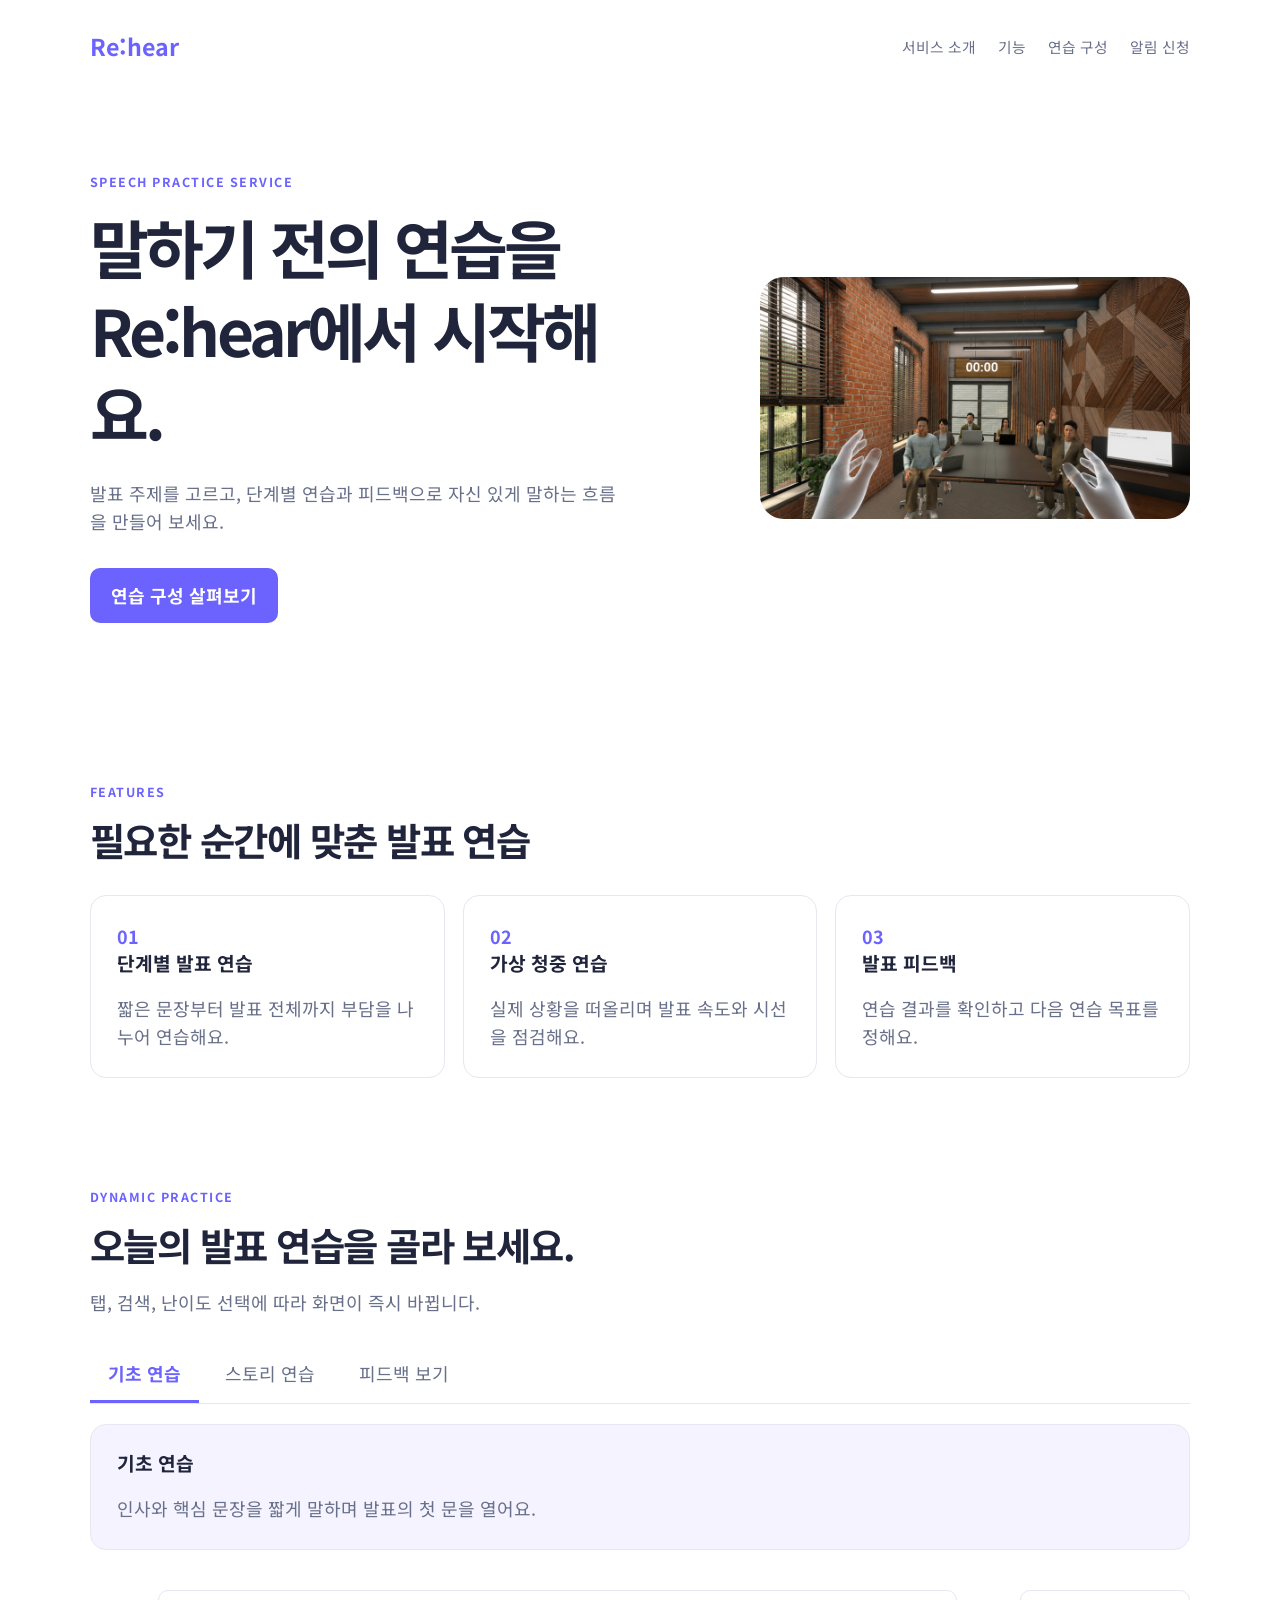
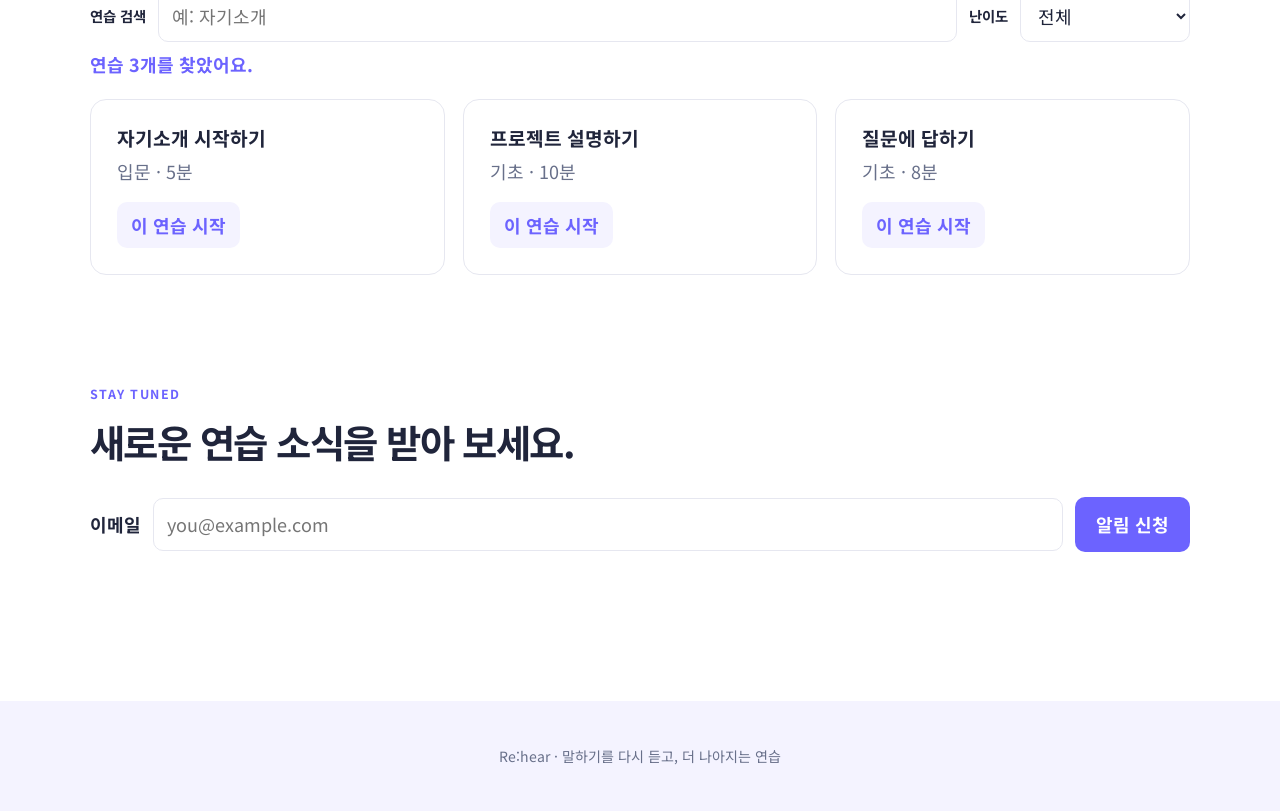
==== week6/index.html @ afe52779 "feat: complete week6 interactions and week7 practice flow" ====
<!DOCTYPE html>
<html lang="ko">
<head>
    <meta charset="UTF-8">
    <meta name="viewport" content="width=device-width, initial-scale=1.0">
    <title>Re:hear | 동적 UI</title>
    <link rel="preconnect" href="https://fonts.googleapis.com">
    <link rel="preconnect" href="https://fonts.gstatic.com" crossorigin>
    <link href="https://fonts.googleapis.com/css2?family=Noto+Sans+KR:wght@400;500;700&display=swap" rel="stylesheet">
    <link rel="stylesheet" href="style.css?v=2">
</head>
<body>
    <header class="siteHeader">
        <a class="brand" href="#about">Re:hear</a>
        <nav class="mainNav" aria-label="주요 메뉴">
            <a href="#about">서비스 소개</a>
            <a href="#features">기능</a>
            <a href="#practice">연습 구성</a>
            <a href="#subscribe">알림 신청</a>
        </nav>
    </header>

    <main>
        <section class="hero" id="about">
            <div class="heroCopy">
                <p class="eyebrow">SPEECH PRACTICE SERVICE</p>
                <h1>말하기 전의 연습을<br>Re:hear에서 시작해요.</h1>
                <p>발표 주제를 고르고, 단계별 연습과 피드백으로 자신 있게 말하는 흐름을 만들어 보세요.</p>
                <a class="primaryButton" href="#practice">연습 구성 살펴보기</a>
            </div>
            <img src="assets/images/service.png" alt="발표 연습 서비스를 사용하는 모습">
        </section>

        <section class="section" id="features">
            <div class="sectionHeading">
                <p class="eyebrow">FEATURES</p>
                <h2>필요한 순간에 맞춘 발표 연습</h2>
            </div>
            <div class="cardGrid">
                <article class="featureCard"><span>01</span><h3>단계별 발표 연습</h3><p>짧은 문장부터 발표 전체까지 부담을 나누어 연습해요.</p></article>
                <article class="featureCard"><span>02</span><h3>가상 청중 연습</h3><p>실제 상황을 떠올리며 발표 속도와 시선을 점검해요.</p></article>
                <article class="featureCard"><span>03</span><h3>발표 피드백</h3><p>연습 결과를 확인하고 다음 연습 목표를 정해요.</p></article>
            </div>
        </section>

        <section class="section practiceSection" id="practice">
            <div class="sectionHeading">
                <p class="eyebrow">DYNAMIC PRACTICE</p>
                <h2>오늘의 발표 연습을 골라 보세요.</h2>
                <p>탭, 검색, 난이도 선택에 따라 화면이 즉시 바뀝니다.</p>
            </div>
            <div class="tabList" role="tablist" aria-label="연습 유형">
                <button class="tabButton isActive" type="button" role="tab" aria-selected="true" aria-controls="tab-panel-basic" data-tab="basic">기초 연습</button>
                <button class="tabButton" type="button" role="tab" aria-selected="false" aria-controls="tab-panel-story" data-tab="story">스토리 연습</button>
                <button class="tabButton" type="button" role="tab" aria-selected="false" aria-controls="tab-panel-feedback" data-tab="feedback">피드백 보기</button>
            </div>
            <div class="tabPanels">
                <div class="tabPanel isVisible" id="tab-panel-basic" role="tabpanel" data-panel="basic"><h3>기초 연습</h3><p>인사와 핵심 문장을 짧게 말하며 발표의 첫 문을 열어요.</p></div>
                <div class="tabPanel" id="tab-panel-story" role="tabpanel" data-panel="story" hidden><h3>스토리 연습</h3><p>도입·전개·마무리를 연결해 발표 내용을 자연스럽게 구성해요.</p></div>
                <div class="tabPanel" id="tab-panel-feedback" role="tabpanel" data-panel="feedback" hidden><h3>피드백 보기</h3><p>지난 연습의 속도와 전달력을 돌아보고 다음 목표를 정해요.</p></div>
            </div>
            <div class="practiceControls">
                <label for="topicSearch">연습 검색</label>
                <input id="topicSearch" type="search" placeholder="예: 자기소개" autocomplete="off">
                <label for="difficultyFilter">난이도</label>
                <select id="difficultyFilter">
                    <option value="all">전체</option>
                    <option value="beginner">입문</option>
                    <option value="intermediate">기초</option>
                </select>
            </div>
            <p class="statusMessage" id="topicMessage" role="status" aria-live="polite">연습 3개를 찾았어요.</p>
            <div class="topicGrid" id="topicList">
                <article class="topicCard" data-title="자기소개 시작하기" data-level="beginner"><h3>자기소개 시작하기</h3><p>입문 · 5분</p><button class="secondaryButton" type="button" data-start-topic="자기소개 시작하기">이 연습 시작</button></article>
                <article class="topicCard" data-title="프로젝트 설명하기" data-level="intermediate"><h3>프로젝트 설명하기</h3><p>기초 · 10분</p><button class="secondaryButton" type="button" data-start-topic="프로젝트 설명하기">이 연습 시작</button></article>
                <article class="topicCard" data-title="질문에 답하기" data-level="intermediate"><h3>질문에 답하기</h3><p>기초 · 8분</p><button class="secondaryButton" type="button" data-start-topic="질문에 답하기">이 연습 시작</button></article>
            </div>
        </section>

        <section class="section subscribeSection" id="subscribe">
            <div class="sectionHeading"><p class="eyebrow">STAY TUNED</p><h2>새로운 연습 소식을 받아 보세요.</h2></div>
            <form class="subscribeForm" id="subscribeForm">
                <label for="email">이메일</label><input type="email" id="email" placeholder="you@example.com" required>
                <button class="primaryButton" id="subscribeButton" type="submit">알림 신청</button>
                <p class="statusMessage" id="subscribeMessage" role="status" aria-live="polite"></p>
            </form>
        </section>
    </main>
    <footer class="siteFooter"><p>Re:hear · 말하기를 다시 듣고, 더 나아지는 연습</p></footer>
    <script src="script.js?v=2"></script>
</body>
</html>
---- week6/style.css ----
:root { --ink: #20253b; --muted: #68708a; --brand: #6c63ff; --soft: #f4f3ff; --line: #e6e7f0; --white: #fff; }
* { box-sizing: border-box; }
html { scroll-behavior: smooth; }
[hidden] { display: none !important; }
body { margin: 0; color: var(--ink); background: var(--white); font-family: "Noto Sans KR", sans-serif; font-size: 18px; line-height: 1.6; }
a { color: inherit; text-decoration: none; }
button, input, select { font: inherit; }
button, a { -webkit-tap-highlight-color: transparent; }
button:focus-visible, a:focus-visible, input:focus-visible, select:focus-visible { outline: 3px solid #ffb703; outline-offset: 3px; }
.siteHeader { width: min(1100px, calc(100% - 40px)); margin: 0 auto; padding: 28px 0; display: flex; justify-content: space-between; align-items: center; gap: 24px; }
.brand { color: var(--brand); font-size: 1.45rem; font-weight: 700; }
.mainNav { display: flex; flex-wrap: wrap; gap: 22px; color: var(--muted); font-size: .92rem; }
.mainNav a:hover { color: var(--brand); }
.hero, .section { width: min(1100px, calc(100% - 40px)); margin: 0 auto; }
.hero { min-height: 560px; padding: 80px 0; display: grid; grid-template-columns: 1.1fr .9fr; align-items: center; gap: 50px; }
.hero img { width: 100%; max-width: 430px; justify-self: end; border-radius: 24px; background: var(--soft); }
.eyebrow { margin: 0 0 12px; color: var(--brand); font-size: .78rem; font-weight: 700; letter-spacing: .12em; }
h1, h2, h3 { margin: 0; line-height: 1.3; }
h1 { font-size: clamp(2.2rem, 5vw, 4.2rem); letter-spacing: -.06em; }
h2 { font-size: clamp(1.8rem, 3vw, 2.7rem); letter-spacing: -.04em; }
h3 { font-size: 1.2rem; }
.heroCopy > p:not(.eyebrow) { max-width: 540px; margin: 24px 0 32px; color: var(--muted); }
.primaryButton, .secondaryButton { display: inline-flex; align-items: center; justify-content: center; border: 0; border-radius: 10px; cursor: pointer; transition: transform .2s, background-color .2s; }
.primaryButton { padding: 13px 21px; color: var(--white); background: var(--brand); font-weight: 700; }
.secondaryButton { padding: 9px 14px; color: var(--brand); background: var(--soft); font-weight: 700; }
.primaryButton:hover, .secondaryButton:hover { transform: translateY(-2px); }
.section { padding: 80px 0; }
.sectionHeading { margin-bottom: 30px; }
.sectionHeading > p:last-child { color: var(--muted); }
.cardGrid, .topicGrid { display: grid; grid-template-columns: repeat(3, 1fr); gap: 18px; }
.featureCard, .topicCard, .tabPanel { padding: 26px; border: 1px solid var(--line); border-radius: 16px; background: var(--white); }
.featureCard span { color: var(--brand); font-weight: 700; }
.featureCard p, .topicCard p, .tabPanel p { margin-bottom: 0; color: var(--muted); }
.practiceSection { padding-top: 30px; }
.tabList { display: flex; gap: 8px; border-bottom: 1px solid var(--line); }
.tabButton { padding: 12px 18px; color: var(--muted); border: 0; border-bottom: 3px solid transparent; background: transparent; cursor: pointer; }
.tabButton.isActive { color: var(--brand); border-bottom-color: var(--brand); font-weight: 700; }
.tabPanels { padding: 20px 0; }
.tabPanel { background: var(--soft); }
.practiceControls { display: grid; grid-template-columns: auto minmax(180px, 1fr) auto 170px; gap: 12px; align-items: center; margin: 20px 0 8px; }
.practiceControls label { font-size: .9rem; font-weight: 700; }
input, select { min-width: 0; padding: 11px 13px; border: 1px solid var(--line); border-radius: 10px; color: var(--ink); background: var(--white); }
.statusMessage { min-height: 1.7em; margin: 8px 0 18px; color: var(--brand); font-weight: 700; }
.topicCard.isSelected { border-color: var(--brand); box-shadow: 0 0 0 3px var(--soft); }
.topicCard.isHidden { display: none; }
.topicCard p { margin: 6px 0 16px; }
.subscribeSection { padding-top: 30px; }
.subscribeForm { display: grid; grid-template-columns: auto minmax(0, 1fr) auto; gap: 12px; align-items: center; }
.subscribeForm label { font-weight: 700; }
.subscribeForm .statusMessage { grid-column: 2 / -1; }
.siteFooter { padding: 30px 20px; text-align: center; color: var(--muted); background: var(--soft); font-size: .88rem; }
button:disabled { opacity: .65; cursor: default; transform: none; }
.statusMessage { overflow-wrap: anywhere; }
@media (prefers-reduced-motion: reduce) {
  html { scroll-behavior: auto; }
  button, a { transition: none !important; }
}
@media (max-width: 768px) { .siteHeader { align-items: flex-start; flex-direction: column; } .mainNav { gap: 10px 16px; } .hero { min-height: auto; padding: 42px 0; grid-template-columns: 1fr; gap: 28px; } .hero img { justify-self: start; max-width: 100%; } .section { padding: 54px 0; } .cardGrid, .topicGrid { grid-template-columns: 1fr; } .practiceControls, .subscribeForm { grid-template-columns: 1fr; } .subscribeForm .statusMessage { grid-column: auto; } .tabButton { flex: 1; padding-inline: 8px; font-size: .9rem; } }
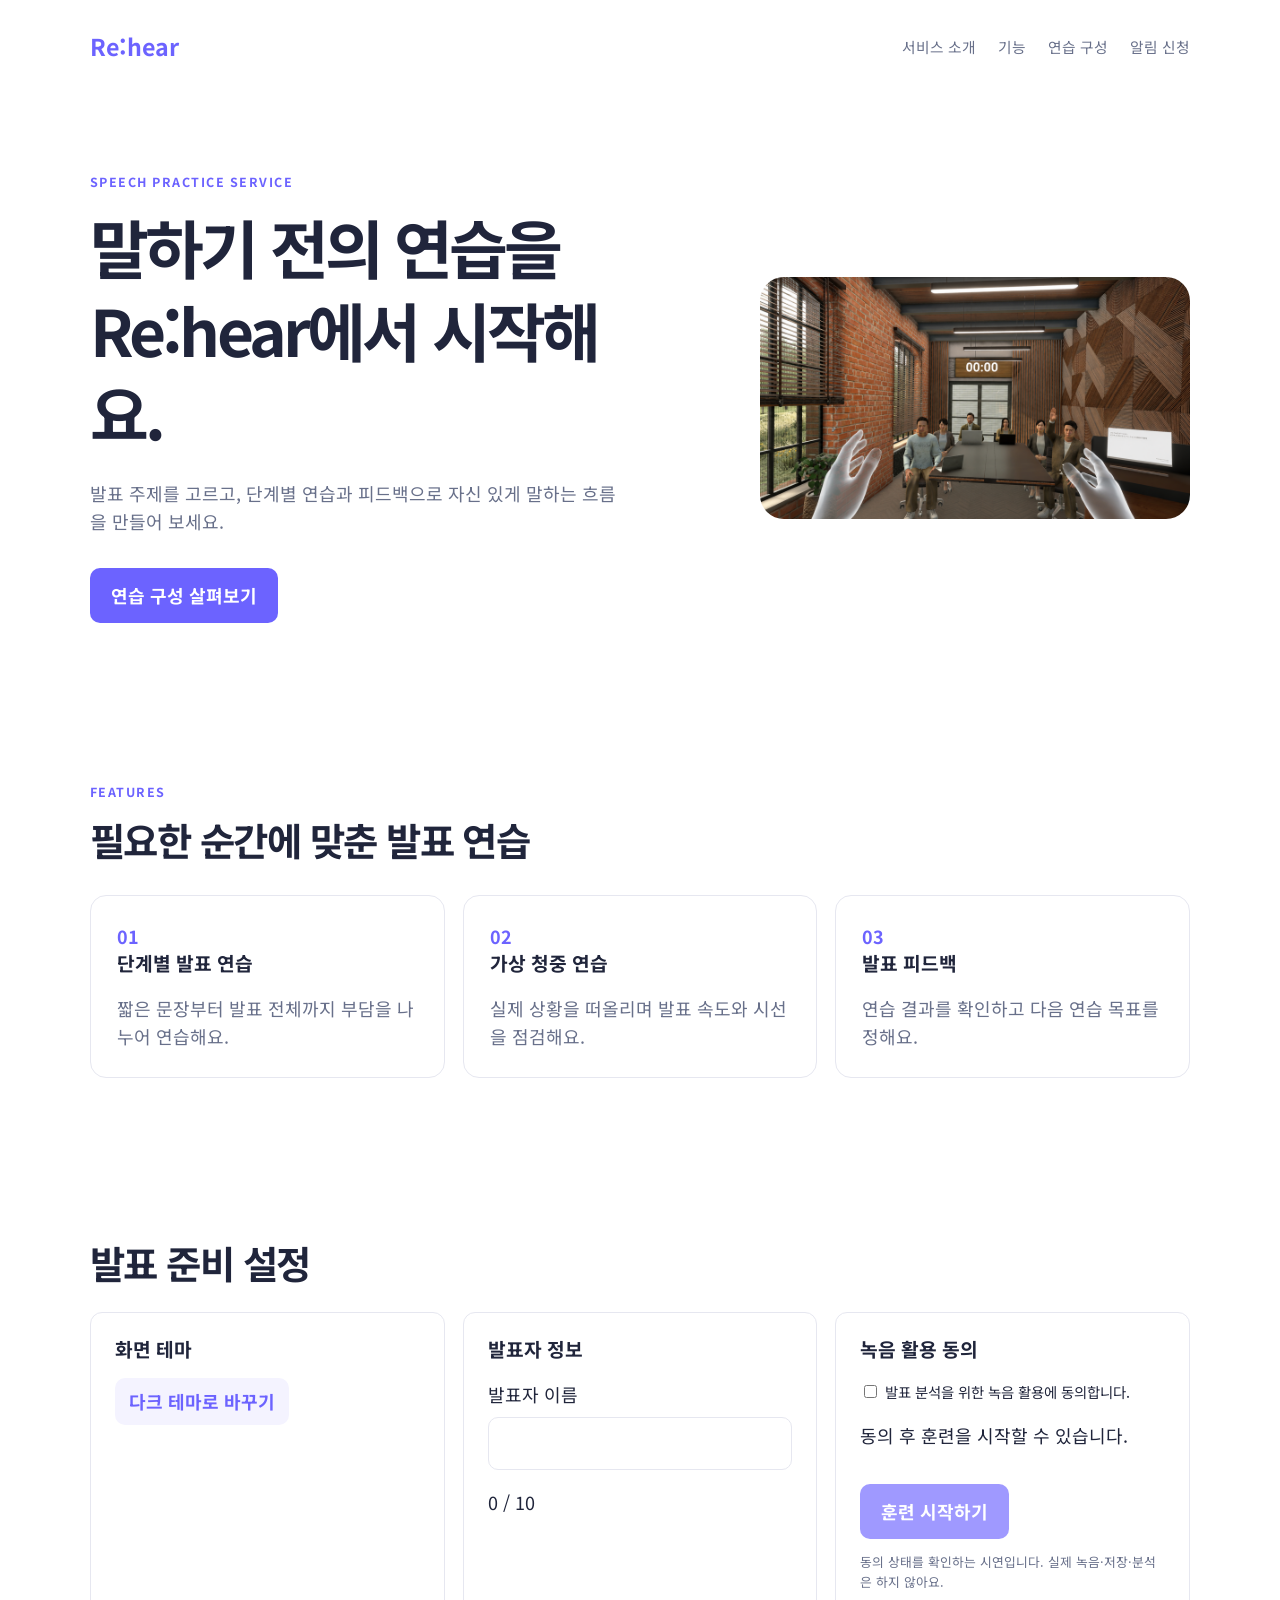
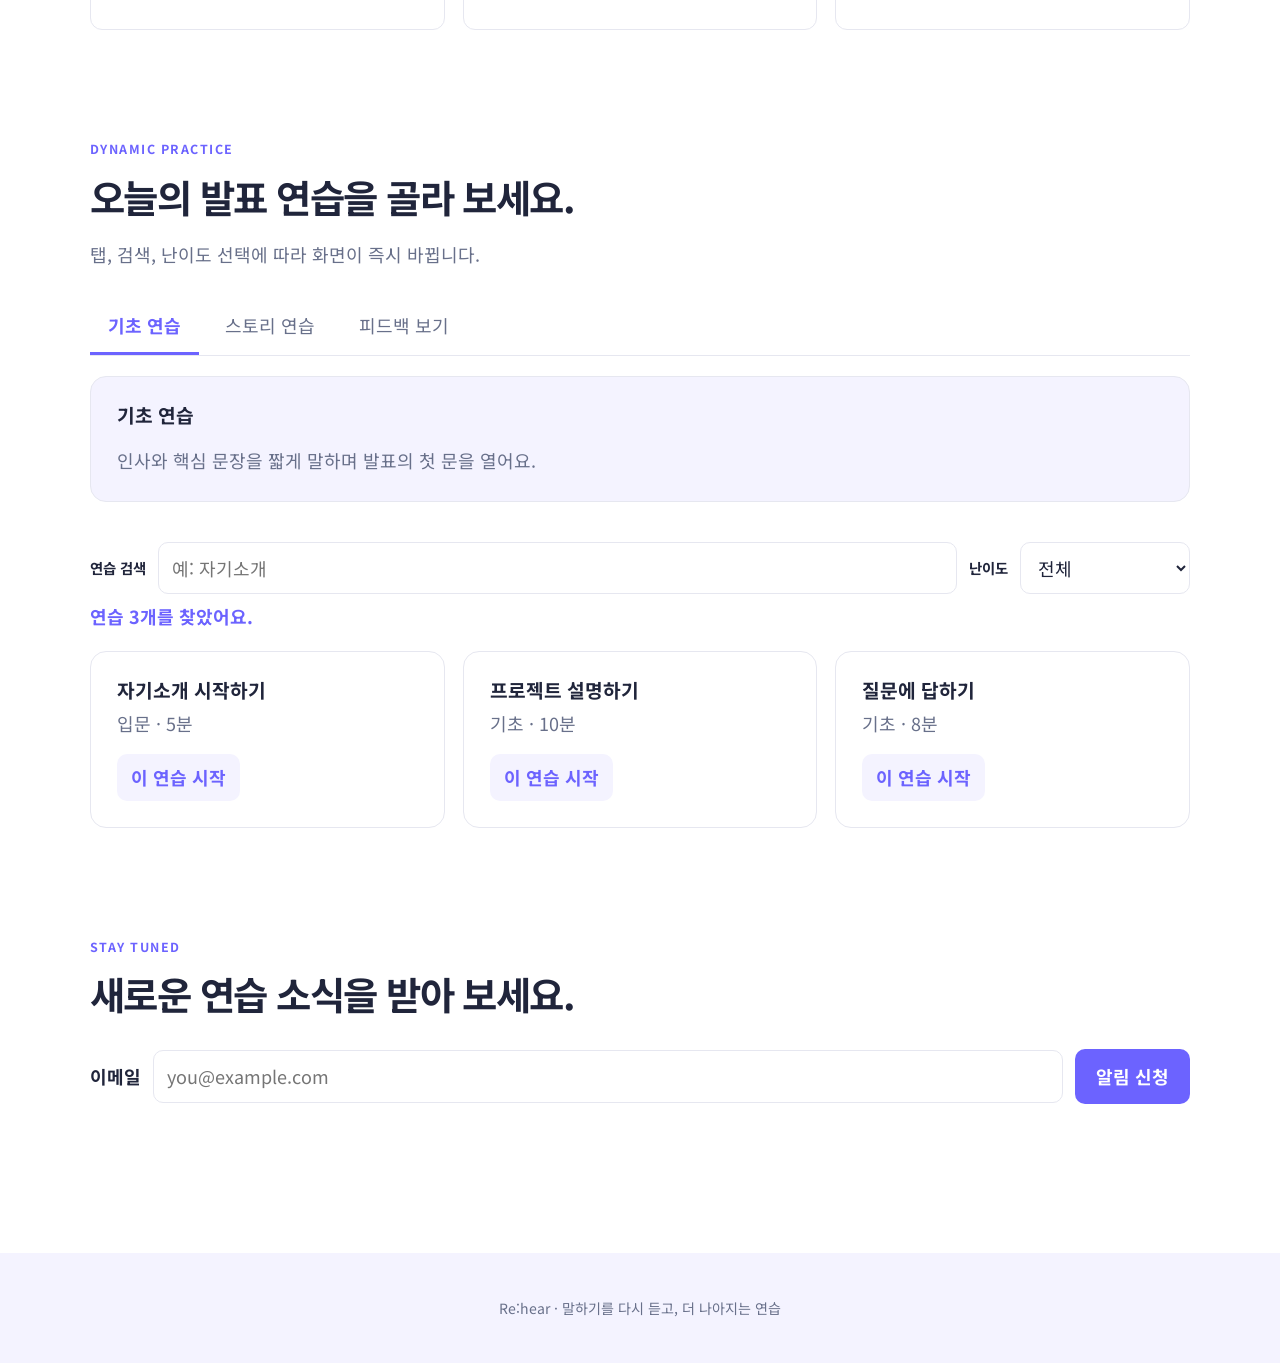
==== commit 5344f593: "feat: align week6 and week7 interactions with lecture workbook" ====
--- a/week6/index.html
+++ b/week6/index.html
@@ -7,7 +7,7 @@
     <link rel="preconnect" href="https://fonts.googleapis.com">
     <link rel="preconnect" href="https://fonts.gstatic.com" crossorigin>
     <link href="https://fonts.googleapis.com/css2?family=Noto+Sans+KR:wght@400;500;700&display=swap" rel="stylesheet">
-    <link rel="stylesheet" href="style.css?v=2">
+    <link rel="stylesheet" href="style.css?v=3">
 </head>
 <body>
     <header class="siteHeader">
@@ -43,6 +43,14 @@
             </div>
         </section>
 
+        <section class="section" id="event-practice">
+            <h2>발표 준비 설정</h2>
+            <div class="event-grid">
+                <article class="event-card"><h3>화면 테마</h3><button id="themeButton" type="button" class="secondaryButton">다크 테마로 바꾸기</button></article>
+                <article class="event-card"><h3>발표자 정보</h3><label for="nickname">발표자 이름</label><input type="text" id="nickname" maxlength="10"><p id="nicknameCount" aria-live="polite">0 / 10</p></article>
+                <article class="event-card"><h3>녹음 활용 동의</h3><label class="agree-row"><input type="checkbox" id="agreeCheck">발표 분석을 위한 녹음 활용에 동의합니다.</label><p id="agreeMessage" aria-live="polite">동의 후 훈련을 시작할 수 있습니다.</p><button id="startButton" type="button" class="primaryButton" disabled>훈련 시작하기</button><p class="demoNote">동의 상태를 확인하는 시연입니다. 실제 녹음·저장·분석은 하지 않아요.</p></article>
+            </div>
+        </section>
         <section class="section practiceSection" id="practice">
             <div class="sectionHeading">
                 <p class="eyebrow">DYNAMIC PRACTICE</p>
@@ -50,14 +58,14 @@
                 <p>탭, 검색, 난이도 선택에 따라 화면이 즉시 바뀝니다.</p>
             </div>
             <div class="tabList" role="tablist" aria-label="연습 유형">
-                <button class="tabButton isActive" type="button" role="tab" aria-selected="true" aria-controls="tab-panel-basic" data-tab="basic">기초 연습</button>
-                <button class="tabButton" type="button" role="tab" aria-selected="false" aria-controls="tab-panel-story" data-tab="story">스토리 연습</button>
-                <button class="tabButton" type="button" role="tab" aria-selected="false" aria-controls="tab-panel-feedback" data-tab="feedback">피드백 보기</button>
+                <button class="tabButton tab is-active" type="button" role="tab" aria-selected="true" id="tab-basic" aria-controls="tab-panel-basic" data-target="#tab-panel-basic">기초 연습</button>
+                <button class="tabButton tab" type="button" role="tab" aria-selected="false" id="tab-story" aria-controls="tab-panel-story" data-target="#tab-panel-story">스토리 연습</button>
+                <button class="tabButton tab" type="button" role="tab" aria-selected="false" id="tab-feedback" aria-controls="tab-panel-feedback" data-target="#tab-panel-feedback">피드백 보기</button>
             </div>
             <div class="tabPanels">
-                <div class="tabPanel isVisible" id="tab-panel-basic" role="tabpanel" data-panel="basic"><h3>기초 연습</h3><p>인사와 핵심 문장을 짧게 말하며 발표의 첫 문을 열어요.</p></div>
-                <div class="tabPanel" id="tab-panel-story" role="tabpanel" data-panel="story" hidden><h3>스토리 연습</h3><p>도입·전개·마무리를 연결해 발표 내용을 자연스럽게 구성해요.</p></div>
-                <div class="tabPanel" id="tab-panel-feedback" role="tabpanel" data-panel="feedback" hidden><h3>피드백 보기</h3><p>지난 연습의 속도와 전달력을 돌아보고 다음 목표를 정해요.</p></div>
+                <div class="tabPanel panel is-active" id="tab-panel-basic" role="tabpanel" aria-labelledby="tab-basic"><h3>기초 연습</h3><p>인사와 핵심 문장을 짧게 말하며 발표의 첫 문을 열어요.</p></div>
+                <div class="tabPanel panel" id="tab-panel-story" role="tabpanel" aria-labelledby="tab-story" hidden><h3>스토리 연습</h3><p>도입·전개·마무리를 연결해 발표 내용을 자연스럽게 구성해요.</p></div>
+                <div class="tabPanel panel" id="tab-panel-feedback" role="tabpanel" aria-labelledby="tab-feedback" hidden><h3>피드백 보기</h3><p>지난 연습의 속도와 전달력을 돌아보고 다음 목표를 정해요.</p></div>
             </div>
             <div class="practiceControls">
                 <label for="topicSearch">연습 검색</label>
@@ -87,6 +95,6 @@
         </section>
     </main>
     <footer class="siteFooter"><p>Re:hear · 말하기를 다시 듣고, 더 나아지는 연습</p></footer>
-    <script src="script.js?v=2"></script>
+    <script src="script.js?v=3"></script>
 </body>
 </html>
--- a/week6/style.css
+++ b/week6/style.css
@@ -34,7 +34,7 @@
 .practiceSection { padding-top: 30px; }
 .tabList { display: flex; gap: 8px; border-bottom: 1px solid var(--line); }
 .tabButton { padding: 12px 18px; color: var(--muted); border: 0; border-bottom: 3px solid transparent; background: transparent; cursor: pointer; }
-.tabButton.isActive { color: var(--brand); border-bottom-color: var(--brand); font-weight: 700; }
+.tabButton.is-active { color: var(--brand); border-bottom-color: var(--brand); font-weight: 700; }
 .tabPanels { padding: 20px 0; }
 .tabPanel { background: var(--soft); }
 .practiceControls { display: grid; grid-template-columns: auto minmax(180px, 1fr) auto 170px; gap: 12px; align-items: center; margin: 20px 0 8px; }
@@ -55,4 +55,24 @@
   html { scroll-behavior: auto; }
   button, a { transition: none !important; }
 }
+.event-grid { display: grid; grid-template-columns: repeat(3, minmax(0, 1fr)); gap: 18px; margin-top: 24px; }
+.event-card { padding: 24px; border: 1px solid var(--line); border-radius: 12px; }
+.event-card label { display: block; margin: 18px 0 8px; }
+.event-card input[type="text"] { width: 100%; }
+.event-card button { margin-top: 16px; }
+.agree-row { font-size: .9rem; }
+.agree-row input { margin-right: 8px; }
+.demoNote { font-size: .8rem; color: var(--muted); }
+.is-ready { color: var(--brand); font-weight: 700; }
+body.dark { color: #f4f4f8; background-color: #20212a; --ink: #f4f4f8; --muted: #d8d8e2; --brand: #b9b5ff; --soft: #363248; --line: #50515f; --white: #2d2e38; }
+body.dark p, body.dark nav a { color: #d8d8e2; }
+body.dark .featureCard, body.dark .event-card, body.dark .topicCard, body.dark .tabPanel, body.dark .subscribeSection { border-color: #50515f; background-color: #2d2e38; }
+body.dark .tab.is-active { color: #b9b5ff; border-color: #b9b5ff; }
+body.dark .primaryButton { color: #20212a; }
+@media (max-width: 768px) {
+  .event-grid { grid-template-columns: 1fr; }
+  .event-card { padding: 24px 20px; }
+  .tabList { flex-direction: column; align-items: stretch; }
+  .tab { width: 100%; text-align: left; }
+}
 @media (max-width: 768px) { .siteHeader { align-items: flex-start; flex-direction: column; } .mainNav { gap: 10px 16px; } .hero { min-height: auto; padding: 42px 0; grid-template-columns: 1fr; gap: 28px; } .hero img { justify-self: start; max-width: 100%; } .section { padding: 54px 0; } .cardGrid, .topicGrid { grid-template-columns: 1fr; } .practiceControls, .subscribeForm { grid-template-columns: 1fr; } .subscribeForm .statusMessage { grid-column: auto; } .tabButton { flex: 1; padding-inline: 8px; font-size: .9rem; } }
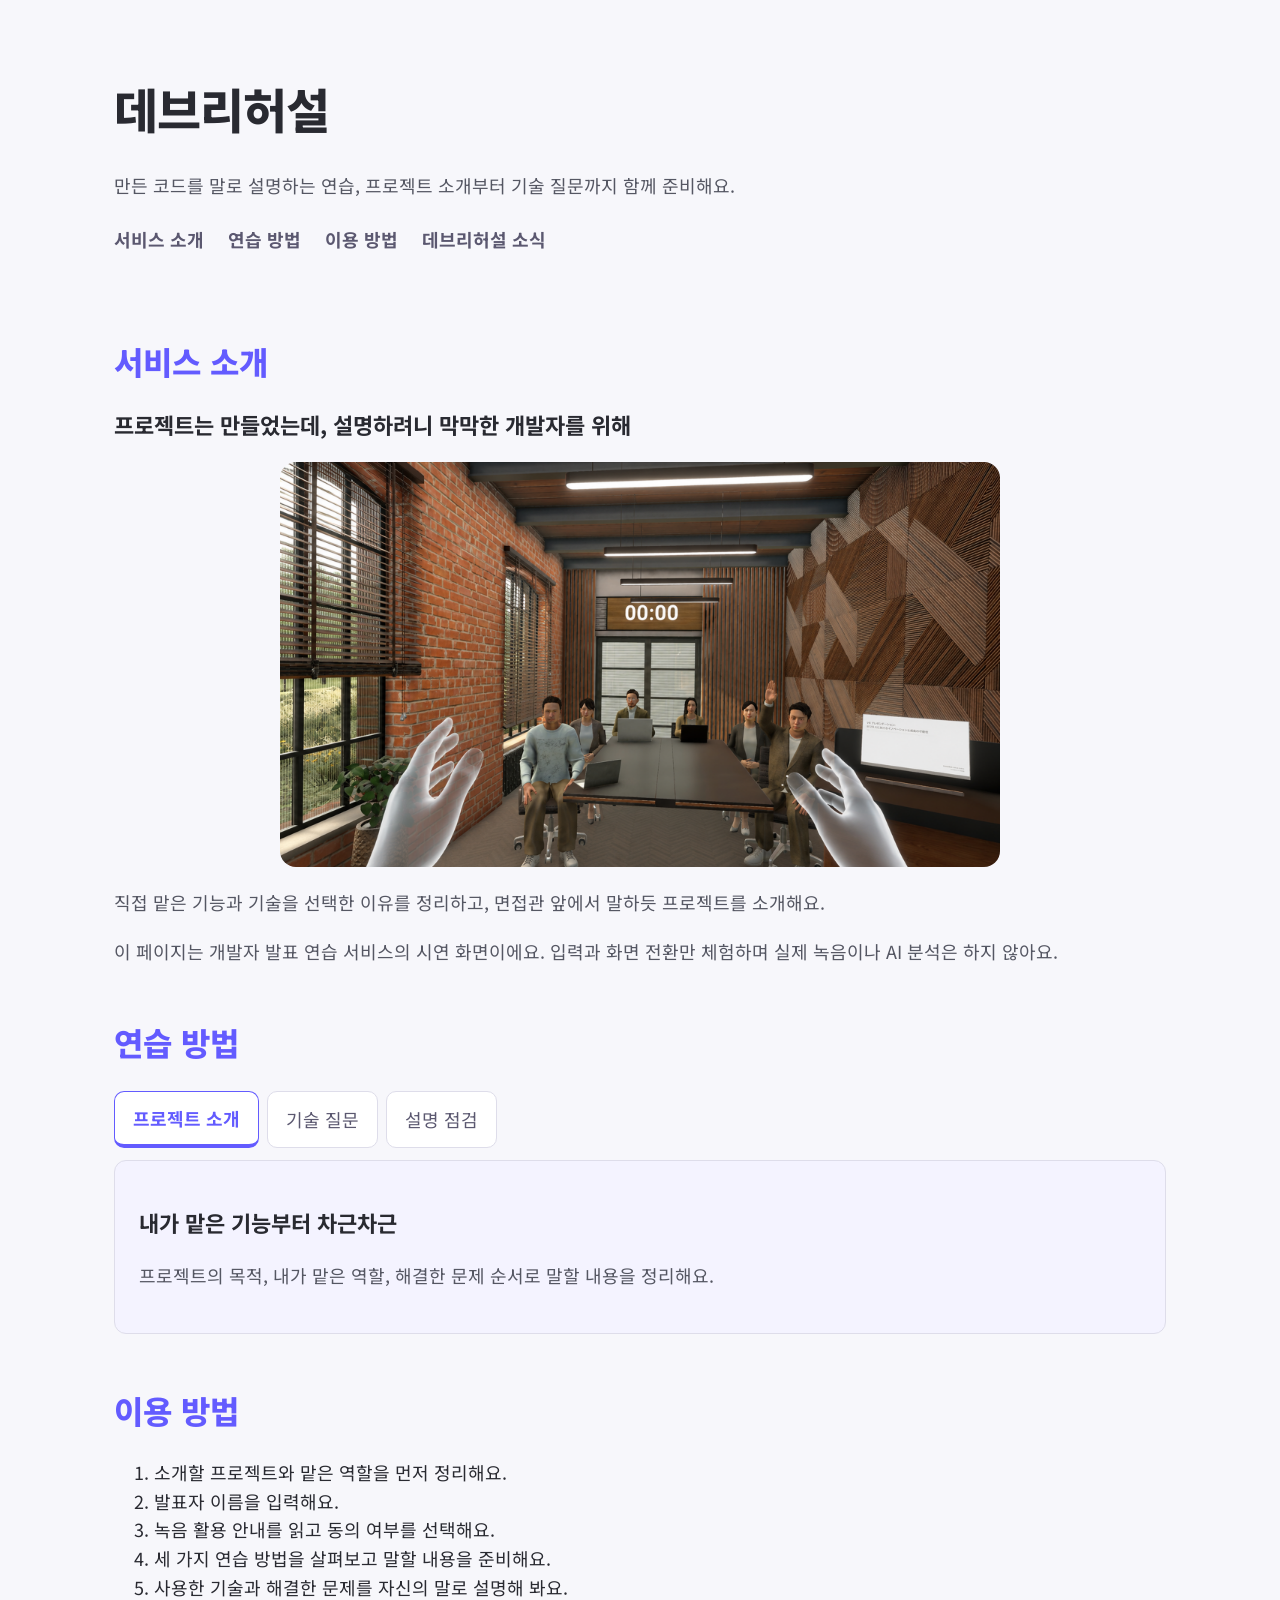
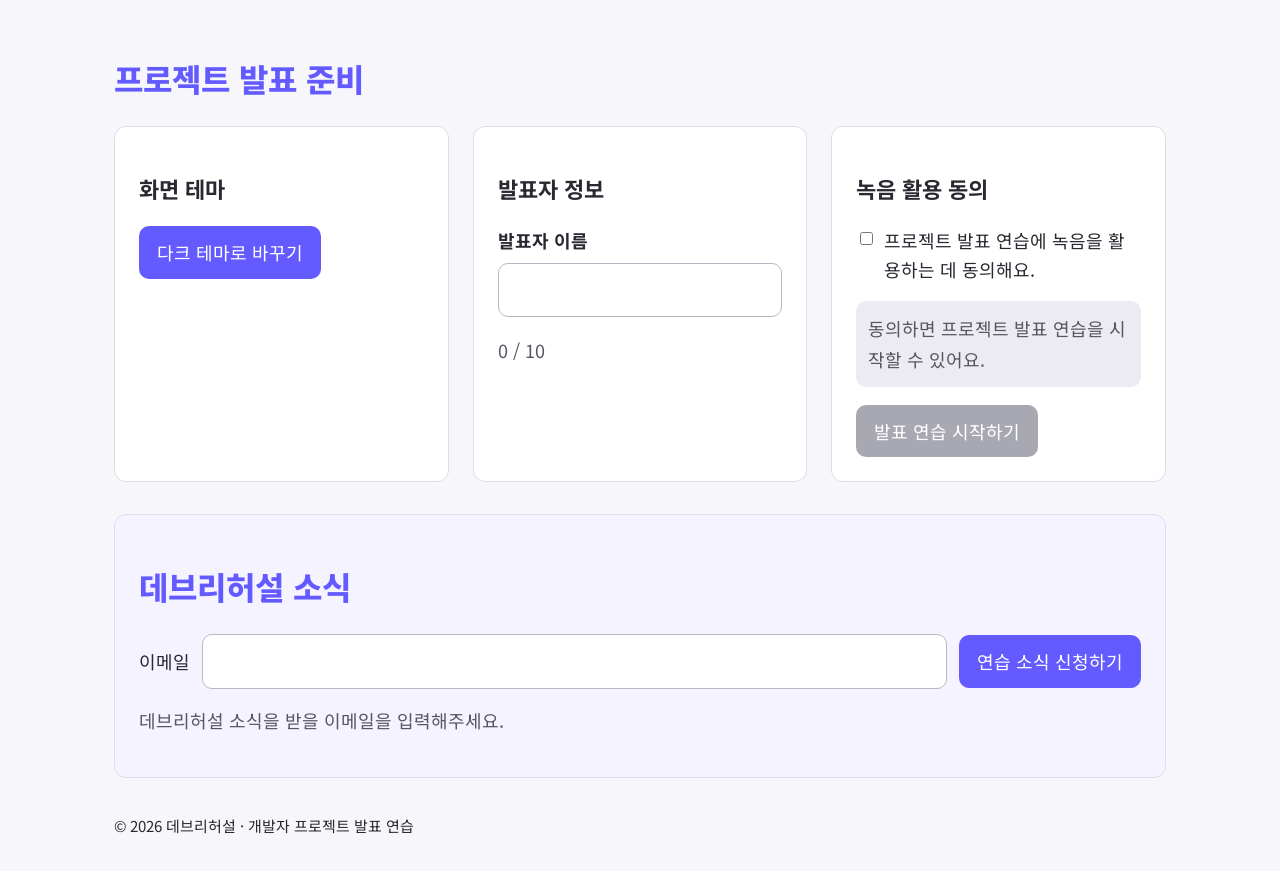
==== commit b99c9c4f: "6주차 과제: 데브리허설 이벤트 처리와 동적 UI 구현" ====
--- a/week6/index.html
+++ b/week6/index.html
@@ -1,100 +1,180 @@
 <!DOCTYPE html>
 <html lang="ko">
+
 <head>
     <meta charset="UTF-8">
     <meta name="viewport" content="width=device-width, initial-scale=1.0">
-    <title>Re:hear | 동적 UI</title>
+    <title>데브리허설</title>
+
     <link rel="preconnect" href="https://fonts.googleapis.com">
     <link rel="preconnect" href="https://fonts.gstatic.com" crossorigin>
-    <link href="https://fonts.googleapis.com/css2?family=Noto+Sans+KR:wght@400;500;700&display=swap" rel="stylesheet">
-    <link rel="stylesheet" href="style.css?v=3">
+    <link href="https://fonts.googleapis.com/css2?family=Noto+Sans+KR:wght@100..900&display=swap" rel="stylesheet">
+    <link rel="stylesheet" href="style.css">
 </head>
+
 <body>
-    <header class="siteHeader">
-        <a class="brand" href="#about">Re:hear</a>
-        <nav class="mainNav" aria-label="주요 메뉴">
+    <!-- 
+      사용자: 프로젝트 발표와 기술 면접을 준비하는 개발자 
+      목적: 맡은 역할과 기술 선택 이유를 자신의 말로 설명하기 
+      핵심 행동: 프로젝트 발표 시간과 기술 질문 수 설정하기 
+      정보 순서: 소개→기능→방법→세션 설정 
+      -->
+
+    <header>
+        <h1>데브리허설</h1>
+        <p>만든 코드를 말로 설명하는 연습, 프로젝트 소개부터 기술 질문까지 함께 준비해요.</p>
+
+        <nav aria-label="주요 메뉴">
             <a href="#about">서비스 소개</a>
-            <a href="#features">기능</a>
-            <a href="#practice">연습 구성</a>
-            <a href="#subscribe">알림 신청</a>
+            <a href="#features">연습 방법</a>
+            <a href="#steps">이용 방법</a>
+            <a href="#subscribe">데브리허설 소식</a>
         </nav>
     </header>
 
     <main>
-        <section class="hero" id="about">
-            <div class="heroCopy">
-                <p class="eyebrow">SPEECH PRACTICE SERVICE</p>
-                <h1>말하기 전의 연습을<br>Re:hear에서 시작해요.</h1>
-                <p>발표 주제를 고르고, 단계별 연습과 피드백으로 자신 있게 말하는 흐름을 만들어 보세요.</p>
-                <a class="primaryButton" href="#practice">연습 구성 살펴보기</a>
-            </div>
-            <img src="assets/images/service.png" alt="발표 연습 서비스를 사용하는 모습">
+        <section id="about">
+            <h2>서비스 소개</h2>
+            <h3>프로젝트는 만들었는데, 설명하려니 막막한 개발자를 위해</h3>
+
+            <img src="assets/images/service.png" alt="가상 청중 앞에서 프로젝트 발표를 연습하는 모습">
+
+            <p> 직접 맡은 기능과 기술을 선택한 이유를 정리하고, 면접관 앞에서 말하듯 프로젝트를 소개해요.</p>
+            <p> 이 페이지는 개발자 발표 연습 서비스의 시연 화면이에요. 입력과 화면 전환만 체험하며 실제 녹음이나 AI 분석은 하지 않아요.</p>
         </section>
 
-        <section class="section" id="features">
-            <div class="sectionHeading">
-                <p class="eyebrow">FEATURES</p>
-                <h2>필요한 순간에 맞춘 발표 연습</h2>
+        <section id="features">
+            <h2>연습 방법</h2>
+
+            <div class="tabs" role="tablist" aria-label="기능 선택">
+                <button 
+                    id="tab-practice" 
+                    class="tab is-active" 
+                    type="button"
+                    role="tab" 
+                    aria-selected="true" 
+                    aria-controls="feature-practice"
+                    data-target="#feature-practice">
+                    프로젝트 소개
+                </button>
+
+                <button
+                    id="tab-audience"
+                    class="tab"
+                    type="button"
+                    role="tab"
+                    aria-selected="false"
+                    aria-controls="feature-audience"
+                    data-target="#feature-audience">
+                    기술 질문
+                </button>
+
+                <button
+                    id="tab-feedback"
+                    class="tab"
+                    type="button"
+                    role="tab"
+                    aria-selected="false"
+                    aria-controls="feature-feedback"
+                    data-target="#feature-feedback">
+                    설명 점검
+                </button>
             </div>
-            <div class="cardGrid">
-                <article class="featureCard"><span>01</span><h3>단계별 발표 연습</h3><p>짧은 문장부터 발표 전체까지 부담을 나누어 연습해요.</p></article>
-                <article class="featureCard"><span>02</span><h3>가상 청중 연습</h3><p>실제 상황을 떠올리며 발표 속도와 시선을 점검해요.</p></article>
-                <article class="featureCard"><span>03</span><h3>발표 피드백</h3><p>연습 결과를 확인하고 다음 연습 목표를 정해요.</p></article>
+
+            <div    
+                id="feature-practice"
+                class="panel is-active"
+                role="tabpanel"
+                aria-labelledby="tab-practice">
+                <h3>내가 맡은 기능부터 차근차근</h3>
+                <p>프로젝트의 목적, 내가 맡은 역할, 해결한 문제 순서로 말할 내용을 정리해요.</p>
+            </div>
+
+            <div
+                id="feature-audience"
+                class="panel"
+                role="tabpanel"
+                aria-labelledby="tab-audience"
+                hidden>
+                <h3>왜 이 기술을 골랐나요?</h3>
+                <p>사용한 기술을 고른 이유와 구현 중 막혔던 점을 예상 질문으로 준비해요.</p>
+            </div>
+
+            <div
+                id="feature-feedback"
+                class="panel"
+                role="tabpanel"
+                aria-labelledby="tab-feedback"
+                hidden>
+                <h3>경험이 드러나는 설명인지 점검해요</h3>
+                <p>기술 이름만 나열하지 않았는지, 내가 한 선택과 그 결과를 설명했는지 돌아봐요.</p>
             </div>
         </section>
 
-        <section class="section" id="event-practice">
-            <h2>발표 준비 설정</h2>
+        <section id="steps">
+            <h2> 이용 방법 </h2>
+            <ol>
+                <li>소개할 프로젝트와 맡은 역할을 먼저 정리해요.</li>
+                <li>발표자 이름을 입력해요.</li>
+                <li>녹음 활용 안내를 읽고 동의 여부를 선택해요.</li>
+                <li>세 가지 연습 방법을 살펴보고 말할 내용을 준비해요.</li>
+                <li>사용한 기술과 해결한 문제를 자신의 말로 설명해 봐요.</li>
+            </ol>
+        </section>
+
+        <section id="event-practice">
+            <h2>프로젝트 발표 준비</h2>
+
             <div class="event-grid">
-                <article class="event-card"><h3>화면 테마</h3><button id="themeButton" type="button" class="secondaryButton">다크 테마로 바꾸기</button></article>
-                <article class="event-card"><h3>발표자 정보</h3><label for="nickname">발표자 이름</label><input type="text" id="nickname" maxlength="10"><p id="nicknameCount" aria-live="polite">0 / 10</p></article>
-                <article class="event-card"><h3>녹음 활용 동의</h3><label class="agree-row"><input type="checkbox" id="agreeCheck">발표 분석을 위한 녹음 활용에 동의합니다.</label><p id="agreeMessage" aria-live="polite">동의 후 훈련을 시작할 수 있습니다.</p><button id="startButton" type="button" class="primaryButton" disabled>훈련 시작하기</button><p class="demoNote">동의 상태를 확인하는 시연입니다. 실제 녹음·저장·분석은 하지 않아요.</p></article>
-            </div>
-        </section>
-        <section class="section practiceSection" id="practice">
-            <div class="sectionHeading">
-                <p class="eyebrow">DYNAMIC PRACTICE</p>
-                <h2>오늘의 발표 연습을 골라 보세요.</h2>
-                <p>탭, 검색, 난이도 선택에 따라 화면이 즉시 바뀝니다.</p>
-            </div>
-            <div class="tabList" role="tablist" aria-label="연습 유형">
-                <button class="tabButton tab is-active" type="button" role="tab" aria-selected="true" id="tab-basic" aria-controls="tab-panel-basic" data-target="#tab-panel-basic">기초 연습</button>
-                <button class="tabButton tab" type="button" role="tab" aria-selected="false" id="tab-story" aria-controls="tab-panel-story" data-target="#tab-panel-story">스토리 연습</button>
-                <button class="tabButton tab" type="button" role="tab" aria-selected="false" id="tab-feedback" aria-controls="tab-panel-feedback" data-target="#tab-panel-feedback">피드백 보기</button>
-            </div>
-            <div class="tabPanels">
-                <div class="tabPanel panel is-active" id="tab-panel-basic" role="tabpanel" aria-labelledby="tab-basic"><h3>기초 연습</h3><p>인사와 핵심 문장을 짧게 말하며 발표의 첫 문을 열어요.</p></div>
-                <div class="tabPanel panel" id="tab-panel-story" role="tabpanel" aria-labelledby="tab-story" hidden><h3>스토리 연습</h3><p>도입·전개·마무리를 연결해 발표 내용을 자연스럽게 구성해요.</p></div>
-                <div class="tabPanel panel" id="tab-panel-feedback" role="tabpanel" aria-labelledby="tab-feedback" hidden><h3>피드백 보기</h3><p>지난 연습의 속도와 전달력을 돌아보고 다음 목표를 정해요.</p></div>
-            </div>
-            <div class="practiceControls">
-                <label for="topicSearch">연습 검색</label>
-                <input id="topicSearch" type="search" placeholder="예: 자기소개" autocomplete="off">
-                <label for="difficultyFilter">난이도</label>
-                <select id="difficultyFilter">
-                    <option value="all">전체</option>
-                    <option value="beginner">입문</option>
-                    <option value="intermediate">기초</option>
-                </select>
-            </div>
-            <p class="statusMessage" id="topicMessage" role="status" aria-live="polite">연습 3개를 찾았어요.</p>
-            <div class="topicGrid" id="topicList">
-                <article class="topicCard" data-title="자기소개 시작하기" data-level="beginner"><h3>자기소개 시작하기</h3><p>입문 · 5분</p><button class="secondaryButton" type="button" data-start-topic="자기소개 시작하기">이 연습 시작</button></article>
-                <article class="topicCard" data-title="프로젝트 설명하기" data-level="intermediate"><h3>프로젝트 설명하기</h3><p>기초 · 10분</p><button class="secondaryButton" type="button" data-start-topic="프로젝트 설명하기">이 연습 시작</button></article>
-                <article class="topicCard" data-title="질문에 답하기" data-level="intermediate"><h3>질문에 답하기</h3><p>기초 · 8분</p><button class="secondaryButton" type="button" data-start-topic="질문에 답하기">이 연습 시작</button></article>
+                <article class="event-card">
+                    <h3>화면 테마</h3>
+                    <button id="themeButton" type="button">다크 테마로 바꾸기</button>
+                </article>
+
+                <article class="event-card">
+                    <h3>발표자 정보</h3>
+                    <label for="nickname">발표자 이름</label>
+                    <input type="text" id="nickname" maxlength="10">
+                    <p id="nicknameCount" aria-live="polite">0 / 10</p>
+                </article>
+
+                <article class="event-card">
+                    <h3>녹음 활용 동의</h3>
+                    <label class="agree-row">
+                        <input type="checkbox" id="agreeCheck">
+                        프로젝트 발표 연습에 녹음을 활용하는 데 동의해요. 
+                    </label>
+                    <p id="agreeMessage" aria-live="polite">
+                        동의하면 프로젝트 발표 연습을 시작할 수 있어요.
+                    </p>
+                    <button id="startButton" type="button" disabled>
+                        발표 연습 시작하기
+                    </button>
+                </article>
             </div>
         </section>
 
-        <section class="section subscribeSection" id="subscribe">
-            <div class="sectionHeading"><p class="eyebrow">STAY TUNED</p><h2>새로운 연습 소식을 받아 보세요.</h2></div>
-            <form class="subscribeForm" id="subscribeForm">
-                <label for="email">이메일</label><input type="email" id="email" placeholder="you@example.com" required>
-                <button class="primaryButton" id="subscribeButton" type="submit">알림 신청</button>
-                <p class="statusMessage" id="subscribeMessage" role="status" aria-live="polite"></p>
+        <section id="subscribe" class="subscribe-card">
+            <h2> 데브리허설 소식</h2>
+            <form id="subscribe-form">
+                <label for="email">이메일</label>
+                <input type="email" id="email" name="email">
+                <button id="subscribeButton" type="submit">연습 소식 신청하기</button>
             </form>
+
+            <p id="subscribeMessage" aria-live="polite">
+                데브리허설 소식을 받을 이메일을 입력해주세요.
+            </p>
+            
         </section>
     </main>
-    <footer class="siteFooter"><p>Re:hear · 말하기를 다시 듣고, 더 나아지는 연습</p></footer>
-    <script src="script.js?v=3"></script>
+
+    <footer>
+        <small>© 2026 데브리허설 · 개발자 프로젝트 발표 연습</small>
+    </footer>
+
+    <script src="script.js"></script>
+
 </body>
-</html>
+
+</html>
--- a/week6/style.css
+++ b/week6/style.css
@@ -1,78 +1,376 @@
-:root { --ink: #20253b; --muted: #68708a; --brand: #6c63ff; --soft: #f4f3ff; --line: #e6e7f0; --white: #fff; }
-* { box-sizing: border-box; }
-html { scroll-behavior: smooth; }
-[hidden] { display: none !important; }
-body { margin: 0; color: var(--ink); background: var(--white); font-family: "Noto Sans KR", sans-serif; font-size: 18px; line-height: 1.6; }
-a { color: inherit; text-decoration: none; }
-button, input, select { font: inherit; }
-button, a { -webkit-tap-highlight-color: transparent; }
-button:focus-visible, a:focus-visible, input:focus-visible, select:focus-visible { outline: 3px solid #ffb703; outline-offset: 3px; }
-.siteHeader { width: min(1100px, calc(100% - 40px)); margin: 0 auto; padding: 28px 0; display: flex; justify-content: space-between; align-items: center; gap: 24px; }
-.brand { color: var(--brand); font-size: 1.45rem; font-weight: 700; }
-.mainNav { display: flex; flex-wrap: wrap; gap: 22px; color: var(--muted); font-size: .92rem; }
-.mainNav a:hover { color: var(--brand); }
-.hero, .section { width: min(1100px, calc(100% - 40px)); margin: 0 auto; }
-.hero { min-height: 560px; padding: 80px 0; display: grid; grid-template-columns: 1.1fr .9fr; align-items: center; gap: 50px; }
-.hero img { width: 100%; max-width: 430px; justify-self: end; border-radius: 24px; background: var(--soft); }
-.eyebrow { margin: 0 0 12px; color: var(--brand); font-size: .78rem; font-weight: 700; letter-spacing: .12em; }
-h1, h2, h3 { margin: 0; line-height: 1.3; }
-h1 { font-size: clamp(2.2rem, 5vw, 4.2rem); letter-spacing: -.06em; }
-h2 { font-size: clamp(1.8rem, 3vw, 2.7rem); letter-spacing: -.04em; }
-h3 { font-size: 1.2rem; }
-.heroCopy > p:not(.eyebrow) { max-width: 540px; margin: 24px 0 32px; color: var(--muted); }
-.primaryButton, .secondaryButton { display: inline-flex; align-items: center; justify-content: center; border: 0; border-radius: 10px; cursor: pointer; transition: transform .2s, background-color .2s; }
-.primaryButton { padding: 13px 21px; color: var(--white); background: var(--brand); font-weight: 700; }
-.secondaryButton { padding: 9px 14px; color: var(--brand); background: var(--soft); font-weight: 700; }
-.primaryButton:hover, .secondaryButton:hover { transform: translateY(-2px); }
-.section { padding: 80px 0; }
-.sectionHeading { margin-bottom: 30px; }
-.sectionHeading > p:last-child { color: var(--muted); }
-.cardGrid, .topicGrid { display: grid; grid-template-columns: repeat(3, 1fr); gap: 18px; }
-.featureCard, .topicCard, .tabPanel { padding: 26px; border: 1px solid var(--line); border-radius: 16px; background: var(--white); }
-.featureCard span { color: var(--brand); font-weight: 700; }
-.featureCard p, .topicCard p, .tabPanel p { margin-bottom: 0; color: var(--muted); }
-.practiceSection { padding-top: 30px; }
-.tabList { display: flex; gap: 8px; border-bottom: 1px solid var(--line); }
-.tabButton { padding: 12px 18px; color: var(--muted); border: 0; border-bottom: 3px solid transparent; background: transparent; cursor: pointer; }
-.tabButton.is-active { color: var(--brand); border-bottom-color: var(--brand); font-weight: 700; }
-.tabPanels { padding: 20px 0; }
-.tabPanel { background: var(--soft); }
-.practiceControls { display: grid; grid-template-columns: auto minmax(180px, 1fr) auto 170px; gap: 12px; align-items: center; margin: 20px 0 8px; }
-.practiceControls label { font-size: .9rem; font-weight: 700; }
-input, select { min-width: 0; padding: 11px 13px; border: 1px solid var(--line); border-radius: 10px; color: var(--ink); background: var(--white); }
-.statusMessage { min-height: 1.7em; margin: 8px 0 18px; color: var(--brand); font-weight: 700; }
-.topicCard.isSelected { border-color: var(--brand); box-shadow: 0 0 0 3px var(--soft); }
-.topicCard.isHidden { display: none; }
-.topicCard p { margin: 6px 0 16px; }
-.subscribeSection { padding-top: 30px; }
-.subscribeForm { display: grid; grid-template-columns: auto minmax(0, 1fr) auto; gap: 12px; align-items: center; }
-.subscribeForm label { font-weight: 700; }
-.subscribeForm .statusMessage { grid-column: 2 / -1; }
-.siteFooter { padding: 30px 20px; text-align: center; color: var(--muted); background: var(--soft); font-size: .88rem; }
-button:disabled { opacity: .65; cursor: default; transform: none; }
-.statusMessage { overflow-wrap: anywhere; }
-@media (prefers-reduced-motion: reduce) {
-  html { scroll-behavior: auto; }
-  button, a { transition: none !important; }
-}
-.event-grid { display: grid; grid-template-columns: repeat(3, minmax(0, 1fr)); gap: 18px; margin-top: 24px; }
-.event-card { padding: 24px; border: 1px solid var(--line); border-radius: 12px; }
-.event-card label { display: block; margin: 18px 0 8px; }
-.event-card input[type="text"] { width: 100%; }
-.event-card button { margin-top: 16px; }
-.agree-row { font-size: .9rem; }
-.agree-row input { margin-right: 8px; }
-.demoNote { font-size: .8rem; color: var(--muted); }
-.is-ready { color: var(--brand); font-weight: 700; }
-body.dark { color: #f4f4f8; background-color: #20212a; --ink: #f4f4f8; --muted: #d8d8e2; --brand: #b9b5ff; --soft: #363248; --line: #50515f; --white: #2d2e38; }
-body.dark p, body.dark nav a { color: #d8d8e2; }
-body.dark .featureCard, body.dark .event-card, body.dark .topicCard, body.dark .tabPanel, body.dark .subscribeSection { border-color: #50515f; background-color: #2d2e38; }
-body.dark .tab.is-active { color: #b9b5ff; border-color: #b9b5ff; }
-body.dark .primaryButton { color: #20212a; }
-@media (max-width: 768px) {
-  .event-grid { grid-template-columns: 1fr; }
-  .event-card { padding: 24px 20px; }
-  .tabList { flex-direction: column; align-items: stretch; }
-  .tab { width: 100%; text-align: left; }
-}
-@media (max-width: 768px) { .siteHeader { align-items: flex-start; flex-direction: column; } .mainNav { gap: 10px 16px; } .hero { min-height: auto; padding: 42px 0; grid-template-columns: 1fr; gap: 28px; } .hero img { justify-self: start; max-width: 100%; } .section { padding: 54px 0; } .cardGrid, .topicGrid { grid-template-columns: 1fr; } .practiceControls, .subscribeForm { grid-template-columns: 1fr; } .subscribeForm .statusMessage { grid-column: auto; } .tabButton { flex: 1; padding-inline: 8px; font-size: .9rem; } }
+body{
+    color: #292a31;
+    font-family: 'Noto Sans KR', sans-serif;
+    font-size: 18px;
+    line-height: 1.6;
+    margin: 0;
+    background-color: #f7f7fb;
+}
+
+header,
+main,
+footer{
+    /* 좁은 화면에서는 사용 가능한 너비에 맞춰 줄어듭니다.*/
+    width: 100%;
+
+    /* 넓은 화면에서도 콘텐츠는 1100px보다 커지지 않습니다. */
+    max-width: 1100px;
+    
+    margin: 0 auto;
+    padding-left: 24px;
+    padding-right: 24px;
+}
+
+img{
+    display: block;
+    width: 100%;
+    max-width: 720px;
+    height: auto;
+    margin: 20px auto;
+    border-radius: 16px;
+}
+
+header{
+    padding-top: 48px;
+    padding-bottom: 32px;
+}
+
+section{
+    margin-top: 56px;
+}
+
+footer{
+    padding-top: 32px;
+    padding-bottom: 32px;
+}
+
+nav{
+    display: flex;
+
+    /*메뉴가 들어갈 자리가 부족하면 다음 줄로 이동*/
+    flex-wrap: wrap;
+
+    gap: 24px;
+    margin-top: 24px;
+}
+
+nav a{
+    color: #5b5870;
+    font-weight: 700;
+    text-decoration: none;
+}
+
+h1{
+    font-size: 48px;
+    font-weight: 800;
+    line-height: 1.2;
+    letter-spacing: -0.02em;
+}
+
+h2{
+    color: #635bff;
+    font-size: 32px;
+    font-weight: 800;
+    line-height: 1.3;
+}
+
+h3{
+    font-size: 22px;
+    font-weight: 700;
+    line-height: 1.4;
+}
+
+p{
+    color:#555763;
+    line-height: 1.7;
+}
+
+.features-list {
+    list-style-type: none;
+    padding-left: 0;
+    margin: 0;
+
+    display: grid;
+
+    /* 들어갈 수 있는 만큼 열을 만들고,
+    카드 너비는 최소 260px부터 남은 공간까지 사용 */
+    grid-template-columns: repeat(auto-fit, minmax(260px, 1fr));
+
+    gap: 24px;
+}
+
+.feature-card{
+    min-width: 0;
+    padding: 20px 24px;
+    margin-bottom: 0px;
+    border: 1px solid #deddea;
+    border-radius: 12px;
+    background-color: #f4f3ff;
+}
+
+*,
+*::before,
+*::after {
+    box-sizing: border-box;
+}
+
+.subscribe-card{
+    padding: 24px;
+    margin-top: 32px;
+    background-color: #f4f3ff;
+    border: 1px solid #deddea;
+    border-radius: 12px;
+}
+
+form{
+    display: flex;
+    align-items: center;
+    gap: 12px;
+}
+
+input{
+    flex: 1;
+    min-width: 0;
+    padding: 12px;
+    border: 1px solid #b8b7c5;
+    border-radius: 10px;
+}
+
+button{
+    padding:12px 18px;
+    border:0;
+    border-radius: 10px;
+    color: #ffffff;
+    background-color: #635bff;
+    cursor: pointer;
+    transition: background-color 0.2s, transform 0.2s;
+}
+
+input,
+button{
+    font: inherit;
+}
+
+button:hover{
+    background-color: #4b43db;
+}
+
+button:focus,
+input:focus{
+    outline: 3px solid #b9b5ff;
+    outline-offset: 2px;
+}
+
+button:active{
+    transform: translateY(1px);
+}
+
+#subscribeMessage {
+    margin-top: 16px;
+    color: #555763;
+}
+
+#subscribeMessage.is-success {
+    color: #245c3a;
+    background-color: #e7f7ed;
+    padding: 12px;
+    border-radius: 10px;
+    font-weight: 700;
+}
+
+#subscribeButton:disabled {
+    color: #ffffff;
+    background-color: #a8a8b2;
+    cursor: not-allowed;
+}
+
+.event-grid{
+    display: grid;
+    grid-template-columns: repeat(auto-fit, minmax(260px, 1fr));
+    gap: 24px;
+}
+
+.event-card{
+    min-width: 0;
+    padding: 24px;
+    border: 1px solid #deddea;
+    border-radius: 12px;
+    background-color: #ffffff;
+}
+
+.event-card label:not(.agree-row){
+    display: block;
+    margin-bottom: 8px;
+    font-weight: 700;
+}
+
+.event-card input[type="text"]{
+    width: 100%;
+}
+
+.agree-row{
+    display: flex;
+    align-items: flex-start;
+    gap: 8px;
+}
+
+.agree-row input{
+    flex: 0 0 auto;
+    margin-top: 6px;
+}
+
+#startButton:disabled {
+    color: #ffffff;
+    background-color: #a8a8b2;
+    cursor: not-allowed;
+}
+
+body.dark{
+    color: #f4f4f8;
+    background-color: #20212a;
+}
+
+body.dark p,
+body.dark nav a{
+    color: #d8b8e2;
+}
+
+body.dark .feature-card,
+body.dark .event-card,
+body.dark .subscribe-card{
+    background-color: #50515f;
+    border-color: #2d2e38;
+}
+
+#agreeMessage{
+    padding: 12px;
+    border-radius: 10px;
+    background-color: #ecebf2;
+}
+
+#agreeMessage.is-ready{
+    color: #245c3a;
+    background-color: #e7f7ed;
+    font-weight: 700;
+}
+
+.tabs{
+    display: flex;
+    flex-wrap: wrap;
+    gap: 8px;
+    margin-bottom: 12px;
+}
+
+.tab{
+    color: #5b5870;
+    background-color: #ffffff;
+    border: 1px solid #deddea;
+}
+
+.tab:hover{
+    color: #ffffff;
+    background-color: #4b43db;
+}
+
+.tab.is-active{
+    color: #635bff;
+    background-color: #ffffff;
+    border-color: #635bff;
+    border-bottom: 4px solid currentColor;
+    font-weight: 700;
+}
+
+.panel{
+    padding: 24px;
+    border: 1px solid #deddea;
+    border-radius: 12px;
+    background-color: #f4f3ff;
+}
+
+.panel[hidden]{
+    display: none;
+}
+
+body.dark .tab{
+    color: #d8d8e2;
+    background-color: #2d2e38;
+    border-color: #50515f;
+}
+
+body.dark .tab.is-active{
+    color:#b9b5ff;
+    border-color: #b8b5ff;
+}
+
+body.dark .panel
+{
+    background-color: #2d2e38;
+    border-color: #50515f;
+}
+
+
+/* 웹페이지가 표시되는 가로 폭이 768px 이하일 때만 적용 */
+@media (max-width: 768px){
+    body{
+        font-size: 16px;
+    }
+
+    header{
+        padding-top: 32px;
+        padding-bottom: 24px;   
+    }
+
+    section{
+        margin-top: 40px;
+    }
+
+    h1{
+        font-size: 36px;
+    }
+
+    h2{
+        font-size: 28px;
+    }
+
+    /* 가로 메뉴를 위에서 아래로 배치*/
+    nav{
+        flex-direction: column;
+        align-items: stretch;
+        gap: 8px;
+    }
+
+    nav a{
+        /* 링크 글자 주변에도 누를 수 있는 여백 추가 */
+        padding: 8px 0;
+    }
+
+    .features-list{
+        grid-template-columns: 1fr;
+    }
+
+    /* 이메일 입력창과 버튼도 한 열로 배치*/
+    form{
+        flex-direction: column;
+        align-items: stretch;
+    }
+
+    input,
+    button{
+        width: 100%;
+    }
+
+    button{
+        /* 모바일에서도 버튼의 누르는 영역이 너무 낮아지지 않게 설정*/
+        min-height: 48px;
+    }
+
+    .tabs {
+        flex-direction: column;
+        align-items: stretch;
+    }
+
+    .tab{
+        width: 100%;
+        text-align: left;
+    }
+}
